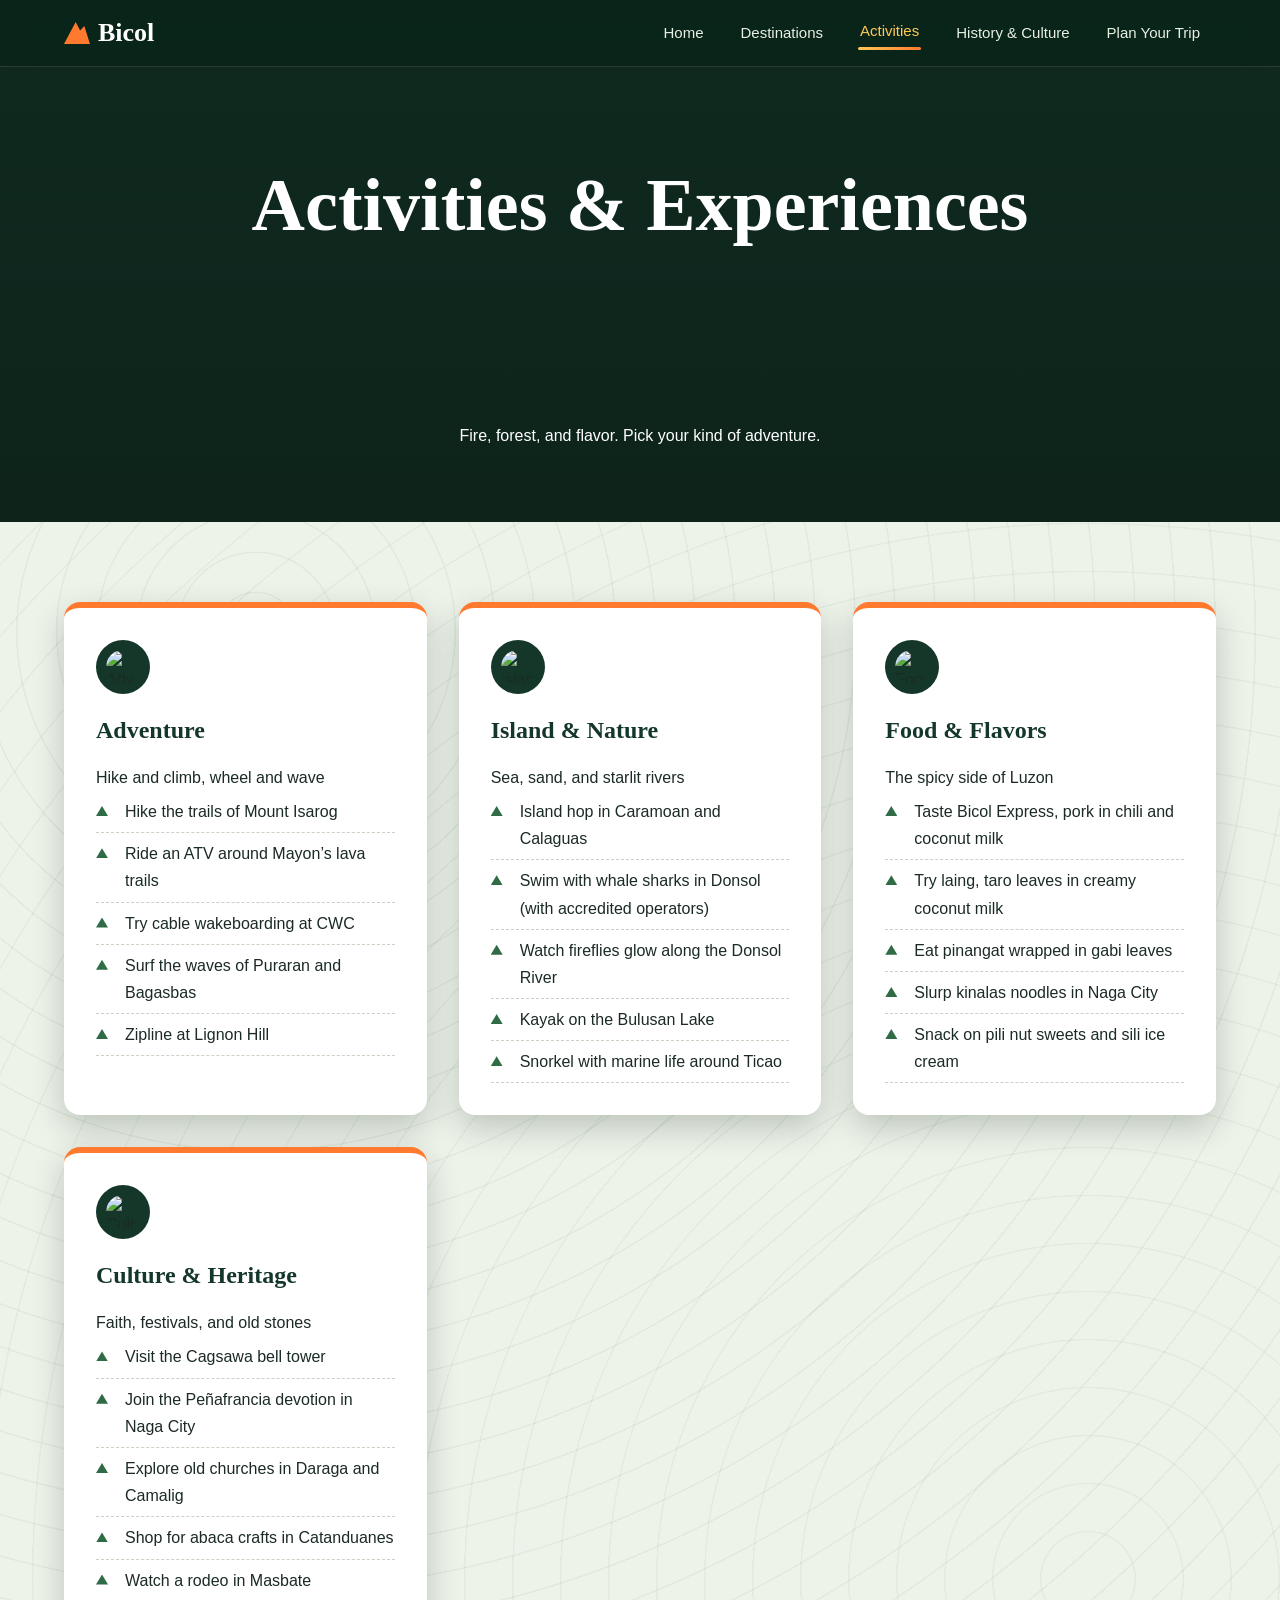
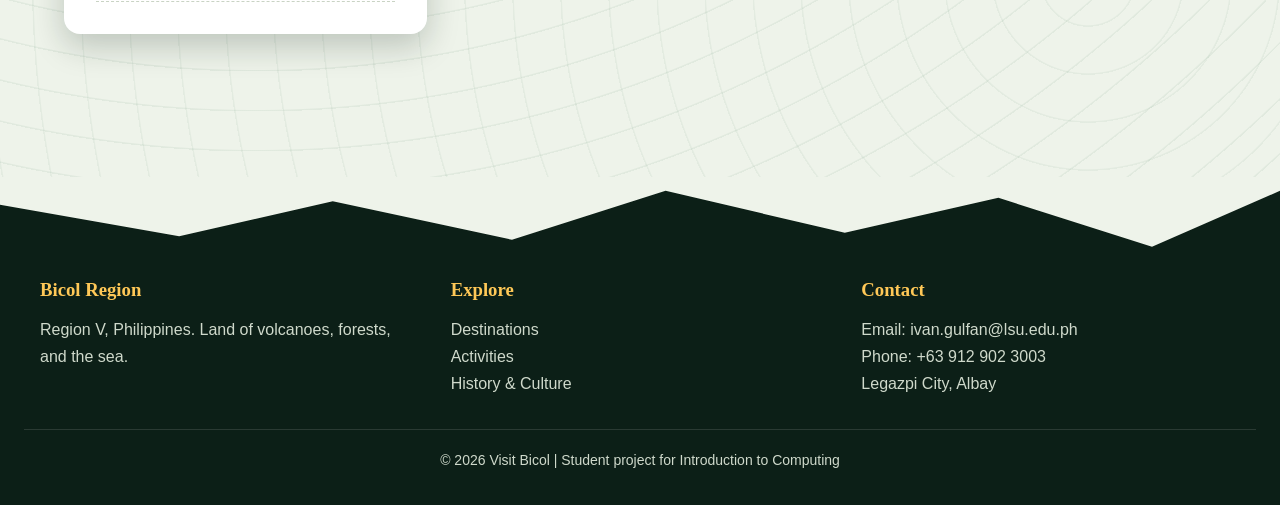
==== activities.html @ c19a1b88 "Add files via upload" ====
<!DOCTYPE html>
<html lang="en">
<head>
    <meta charset="UTF-8">
    <meta name="viewport" content="width=device-width, initial-scale=1.0">
    <title>Activities | Bicol Region</title>
    <link rel="icon" href="Assets/Icons/montol.svg" type="image/svg+xml">
    <link rel="stylesheet" href="style.css">
</head>

<body>
    <!-- ================= NAVIGATION ================= -->
    <header class="site-header">
        <nav class="navbar">
            <a href="index.html" class="logo">Bicol</a>
            <input type="checkbox" id="nav-toggle" class="nav-toggle" aria-label="Toggle menu">
            <label for="nav-toggle" class="nav-burger"><span></span><span></span><span></span></label>
            <ul class="nav-links">
                    <li><a href="index.html">Home</a></li>
                    <li><a href="destinations.html">Destinations</a></li>
                    <li><a href="activities.html" aria-current="page">Activities</a></li>
                    <li><a href="history.html">History &amp; Culture</a></li>
                    <li><a href="plan-trip.html">Plan Your Trip</a></li>
            </ul>
        </nav>
    </header>

    <!-- ================= PAGE BANNER ================= -->
    <section class="page-hero">
       <video class="hero-video" autoplay muted loop playsinline preload="auto">
  <source src="Assets/Videos/activities.mp4"video/>
</video>

            <h1>Activities &amp; Experiences</h1>
            <p>Fire, forest, and flavor. Pick your kind of adventure.</p>
        </div>
    </section>

    <main class="section">
        <div class="activity-grid">
            <section id="adventure" class="activity-card reveal">
                <img src="Assets/Icons/mountain.svg" alt="Adventure icon" class="activity-icon" width="54" height="54">
                <h2>Adventure</h2>
                <p>Hike and climb, wheel and wave</p>
                <ul class="activity-list">
                    <li>Hike the trails of Mount Isarog</li>
                    <li>Ride an ATV around Mayon&rsquo;s lava trails</li>
                    <li>Try cable wakeboarding at CWC</li>
                    <li>Surf the waves of Puraran and Bagasbas</li>
                    <li>Zipline at Lignon Hill</li>
                </ul>
            </section>
            <section id="nature" class="activity-card reveal">
                <img src="Assets/Icons/wave.svg" alt="Island &amp; Nature icon" class="activity-icon" width="54" height="54">
                <h2>Island &amp; Nature</h2>
                <p>Sea, sand, and starlit rivers</p>
                <ul class="activity-list">
                    <li>Island hop in Caramoan and Calaguas</li>
                    <li>Swim with whale sharks in Donsol (with accredited operators)</li>
                    <li>Watch fireflies glow along the Donsol River</li>
                    <li>Kayak on the Bulusan Lake</li>
                    <li>Snorkel with marine life around Ticao</li>
                </ul>
            </section>
            <section id="food" class="activity-card reveal">
                <img src="Assets/Icons/food.svg" alt="Food &amp; Flavors icon" class="activity-icon" width="54" height="54">
                <h2>Food &amp; Flavors</h2>
                <p>The spicy side of Luzon</p>
                <ul class="activity-list">
                    <li>Taste Bicol Express, pork in chili and coconut milk</li>
                    <li>Try laing, taro leaves in creamy coconut milk</li>
                    <li>Eat pinangat wrapped in gabi leaves</li>
                    <li>Slurp kinalas noodles in Naga City</li>
                    <li>Snack on pili nut sweets and sili ice cream</li>
                </ul>
            </section>
            <section id="culture" class="activity-card reveal">
                <img src="Assets/Icons/culture.svg" alt="Culture &amp; Heritage icon" class="activity-icon" width="54" height="54">
                <h2>Culture &amp; Heritage</h2>
                <p>Faith, festivals, and old stones</p>
                <ul class="activity-list">
                    <li>Visit the Cagsawa bell tower</li>
                    <li>Join the Peñafrancia devotion in Naga City</li>
                    <li>Explore old churches in Daraga and Camalig</li>
                    <li>Shop for abaca crafts in Catanduanes</li>
                    <li>Watch a rodeo in Masbate</li>
                </ul>
            </section>
        </div>
    </main>

    <!-- ================= FOOTER ================= -->
    <footer class="site-footer">
        <div class="footer-grid">
            <div>
                <h3>Bicol Region</h3>
                <p>Region V, Philippines. Land of volcanoes, forests, and the sea.</p>
            </div>
            <div>
                <h3>Explore</h3>
                <p><a href="destinations.html">Destinations</a><br><a href="activities.html">Activities</a><br><a href="history.html">History &amp; Culture</a></p>
            </div>
            <div>
                <h3>Contact</h3>
                <p>Email: ivan.gulfan@lsu.edu.ph<br>Phone: +63 912 902 3003<br>Legazpi City, Albay</p>
            </div>
        </div>
        <p class="copyright">&copy; 2026 Visit Bicol | Student project for Introduction to Computing</p>
    </footer>
</body>
</html>
---- style.css ----
/* =========================================================
   BICOL REGION THEME  -  Mayon, forests & fiery sunrises
   (Design only. Tanang hulagway ug video naa na sa HTML.)
========================================================= */

/* =========================
   VARIABLES
========================= */

:root {
    --night: #0c1f17;
    --forest: #14372a;
    --moss: #2f6b45;
    --fern: #5fa36b;
    --mist: #eef3ea;
    --stone: #c9d3c4;
    --ember: #ff7a2f;
    --lava: #e23d28;
    --gold: #ffc857;
    --ink: #1b2b23;
    --radius: 16px;
    --shadow: 0 12px 32px rgba(12, 31, 23, 0.22);
    --font-head: Georgia, "Times New Roman", serif;
    --font-body: "Segoe UI", Arial, sans-serif;
}

/* =========================
   BASE
========================= */

* {
    box-sizing: border-box;
    margin: 0;
    padding: 0;
}

html {
    scroll-behavior: smooth;
    scroll-padding-top: 90px;
}

body {
    font-family: var(--font-body);
    color: var(--ink);
    line-height: 1.7;
    background:
        repeating-radial-gradient(circle at 20% 30%, transparent 0 38px, rgba(47, 107, 69, 0.07) 39px 40px),
        repeating-radial-gradient(circle at 85% 75%, transparent 0 46px, rgba(47, 107, 69, 0.06) 47px 48px),
        var(--mist);
}

img {
    max-width: 100%;
    display: block;
}

a {
    color: inherit;
    text-decoration: none;
}

ul {
    list-style: none;
}

::selection {
    background: var(--ember);
    color: #fff;
}

/* =========================
   NAVIGATION
========================= */

.site-header {
    position: fixed;
    inset: 0 0 auto 0;
    z-index: 150;
    background: rgba(12, 31, 23, 0.55);
    backdrop-filter: blur(14px) saturate(1.4);
    border-bottom: 1px solid rgba(255, 255, 255, 0.12);
    animation: drop-in 0.9s cubic-bezier(.2,.9,.3,1.2) both;
}

.navbar {
    max-width: 1200px;
    margin: 0 auto;
    padding: 11px 24px;
    display: flex;
    align-items: center;
    justify-content: space-between;
}

.logo {
    font-family: var(--font-head);
    font-size: 26px;
    font-weight: 700;
    color: #fff;
    display: flex;
    align-items: center;
    gap: 8px;
}

.logo::before {
    content: "";
    width: 26px;
    height: 22px;
    background: var(--ember);
    clip-path: polygon(0 100%, 45% 0, 62% 38%, 78% 18%, 100% 100%);
    animation: flicker 2.4s ease-in-out infinite;
}

.nav-links {
    display: flex;
    gap: 5px;
}

.nav-links a {
    position: relative;
    display: block;
    padding: 8px 16px;
    color: #e8f0e4;
    font-size: 15px;
    font-weight: 500;
    letter-spacing: 0px;
    transition: color .3s, transform .3s;
}

.nav-links a::after {
    content: "";
    position: absolute;
    left: 50%;
    bottom: 2px;
    width: 0;
    height: 3px;
    background: linear-gradient(90deg, var(--gold), var(--ember));
    border-radius: 3px;
    transform: translateX(-50%);
    transition: width .35s ease;
}

.nav-links a:hover,
.nav-links a[aria-current="page"] {
    color: var(--gold);
    transform: translateY(-2px);
}

.nav-links a:hover::after,
.nav-links a[aria-current="page"]::after {
    width: 70%;
}

.nav-toggle,
.nav-burger {
    display: none;
}

/* =========================
   HERO
========================= */

.hero {
    position: relative;
    min-height: 100vh;
    display: grid;
    place-items: center;
    text-align: center;
    color: #fff;
    overflow: hidden;
    isolation: isolate;
    background: var(--night);
}

.hero-video,
.hero-poster {
    position: absolute;
    inset: 0;
    width: 100%;
    height: 100%;
    object-fit: cover;
    z-index: -4;
    animation: ken-burns 24s ease-in-out infinite alternate;
}

.hero::before {
    content: "";
    position: absolute;
    inset: 0;
    z-index: -2;
    background: linear-gradient(180deg, rgba(12,31,23,.55) 0%, rgba(12,31,23,.15) 45%, rgba(12,31,23,.85) 100%);
}

.mist {
    position: absolute;
    left: -50%;
    width: 200%;
    height: 40%;
    z-index: -1;
    pointer-events: none;
    background: radial-gradient(ellipse at center, rgba(255,255,255,.35), transparent 65%);
    filter: blur(30px);
    animation: drift 38s linear infinite;
}

.mist-one {
    bottom: 8%;
}

.mist-two {
    bottom: 22%;
    opacity: .6;
    animation-duration: 55s;
    animation-direction: reverse;
}

.ember {
    position: absolute;
    bottom: -10px;
    width: 6px;
    height: 6px;
    border-radius: 50%;
    z-index: -1;
    background: var(--ember);
    box-shadow: 0 0 12px 4px rgba(255,122,47,.7);
    animation: float-up 9s linear infinite;
}

.ember:nth-of-type(1) {
    left: 12%;
    animation-delay: 0s;
}

.ember:nth-of-type(2) {
    left: 28%;
    animation-delay: 2s;
    animation-duration: 11s;
}

.ember:nth-of-type(3) {
    left: 44%;
    animation-delay: 4s;
}

.ember:nth-of-type(4) {
    left: 61%;
    animation-delay: 1s;
    animation-duration: 12s;
}

.ember:nth-of-type(5) {
    left: 77%;
    animation-delay: 5s;
}

.ember:nth-of-type(6) {
    left: 90%;
    animation-delay: 3s;
    animation-duration: 10s;
}

.hero-content {
    padding: 112px 24px 144px;
    max-width: 900px;
}

.hero-tag {
    display: inline-block;
    padding: 6px 19px;
    border: 1px solid rgba(255,255,255,.5);
    border-radius: 99px;
    font-size: 14px;
    letter-spacing: 3px;
    text-transform: uppercase;
    backdrop-filter: blur(6px);
    animation: fade-up .9s .2s both;
}

.hero h1 {
    font-family: var(--font-head);
    font-size: clamp(48px, 9vw, 112px);
    line-height: 1.05;
    margin: 16px 0;
    animation: fade-up .9s .4s both;
}

.hero h1 span {
    background: linear-gradient(90deg, var(--gold), var(--ember), var(--lava), var(--gold));
    background-size: 300% 100%;
    -webkit-background-clip: text;
    background-clip: text;
    color: transparent;
    animation: shimmer 6s linear infinite;
}

.hero p {
    font-size: 19px;
    max-width: 620px;
    margin: 0 auto 32px;
    animation: fade-up .9s .6s both;
}

.hero .button {
    animation: fade-up .9s .8s both, glow-pulse 2.4s 1.8s infinite;
}

.hero-chips {
    display: flex;
    flex-wrap: wrap;
    gap: 10px;
    justify-content: center;
    margin-top: 32px;
    animation: fade-up .9s 1s both;
}

.hero-chips a {
    padding: 6px 16px;
    border-radius: 99px;
    font-size: 14px;
    background: rgba(255,255,255,.14);
    border: 1px solid rgba(255,255,255,.3);
    backdrop-filter: blur(8px);
    transition: .3s;
}

.hero-chips a:hover {
    background: var(--ember);
    transform: translateY(-4px) rotate(-2deg);
}

.scroll-hint {
    position: absolute;
    bottom: 120px;
    left: 50%;
    width: 26px;
    height: 44px;
    translate: -50% 0;
    border: 2px solid #fff;
    border-radius: 20px;
}

.scroll-hint::after {
    content: "";
    position: absolute;
    top: 8px;
    left: 50%;
    width: 5px;
    height: 8px;
    translate: -50% 0;
    background: #fff;
    border-radius: 4px;
    animation: scroll-dot 1.6s infinite;
}

.ridge {
    position: absolute;
    bottom: -1px;
    left: 0;
    width: 100%;
    height: 130px;
    background: var(--mist);
    clip-path: polygon(0 100%, 0 70%, 8% 55%, 14% 68%, 24% 30%, 31% 52%, 40% 20%, 48% 55%, 57% 35%, 66% 62%, 75% 25%, 84% 58%, 92% 40%, 100% 65%, 100% 100%);
}

.ridge-back {
    background: var(--moss);
    height: 160px;
    opacity: .75;
    transform: translateX(-3%);
}

/* inner page banner (ang hulagway naa na sa HTML isip <img class="page-hero-img">) */

.page-hero {
    position: relative;
    min-height: 58vh;
    display: grid;
    place-items: center;
    text-align: center;
    color: #fff;
    overflow: hidden;
    isolation: isolate;
    padding-top: 70px;
    background: var(--forest);
}

.page-hero-img {
    position: absolute;
    inset: 0;
    width: 100%;
    height: 100%;
    object-fit: cover;
    z-index: -2;
}

.page-hero::before {
    content: "";
    position: absolute;
    inset: 0;
    z-index: -1;
    background: linear-gradient(180deg, rgba(12,31,23,.55), rgba(12,31,23,.8));
}

.page-hero h1 {
    font-family: var(--font-head);
    font-size: clamp(38px, 6vw, 74px);
    animation: fade-up .9s both;
}

.page-hero p {
    animation: fade-up .9s .25s both;
    max-width: 560px;
    margin: 8px auto 0;
}

/* =========================
   LAYOUT & HEADINGS
========================= */

.section {
    max-width: 1200px;
    margin: 0 auto;
    padding: 80px 24px;
}

.eyebrow {
    color: var(--ember);
    font-weight: 600;
    letter-spacing: 3px;
    text-transform: uppercase;
    font-size: 13px;
}

h2.section-title {
    font-family: var(--font-head);
    font-size: clamp(32px, 4.5vw, 51px);
    color: var(--forest);
    line-height: 1.15;
    margin: 5px 0 16px;
}

h2.section-title::after {
    content: "";
    display: block;
    width: 90px;
    height: 5px;
    margin-top: 10px;
    border-radius: 5px;
    background: linear-gradient(90deg, var(--ember), var(--gold));
}

.intro-split {
    display: grid;
    grid-template-columns: 1.2fr 1fr;
    gap: 48px;
    align-items: center;
}

.intro-text p {
    margin-bottom: 16px;
}

.button {
    display: inline-block;
    padding: 14px 35px;
    border: 0;
    border-radius: 99px;
    cursor: pointer;
    font: 600 16px var(--font-body);
    color: #fff;
    background: linear-gradient(120deg, var(--ember), var(--lava), var(--ember));
    background-size: 200% 100%;
    box-shadow: 0 8px 20px rgba(226,61,40,.35);
    transition: background-position .6s, transform .3s;
}

.button:hover {
    background-position: 100% 0;
    transform: translateY(-4px) scale(1.04);
}

.button:active {
    transform: scale(.96);
}

.stats {
    display: grid;
    grid-template-columns: repeat(4, 1fr);
    gap: 16px;
}

.stat {
    text-align: center;
    padding: 26px 16px;
    border-radius: var(--radius);
    color: #fff;
    background: linear-gradient(160deg, var(--forest), var(--moss));
    box-shadow: var(--shadow);
}

.stat-number {
    font-family: var(--font-head);
    font-size: 48px;
    color: var(--gold);
}

/* =========================
   CARDS & GALLERY
========================= */

.band {
    background: linear-gradient(180deg, var(--forest), var(--night));
    color: #e8f0e4;
    position: relative;
}

.band .section-title {
    color: #fff;
}

.province-grid {
    display: grid;
    grid-template-columns: repeat(auto-fit, minmax(240px, 1fr));
    gap: 22px;
}

.province-card {
    position: relative;
    padding: 32px 24px;
    border-radius: var(--radius);
    overflow: hidden;
    background: rgba(255,255,255,.07);
    border: 1px solid rgba(255,255,255,.15);
    transition: transform .4s, background .4s;
}

.province-card::before {
    content: "";
    position: absolute;
    inset: 0;
    opacity: 0;
    transition: opacity .4s;
    background: radial-gradient(circle at var(--x, 50%) 0%, rgba(255,122,47,.35), transparent 70%);
}

.province-card:hover {
    transform: translateY(-10px) rotate(-1deg);
    background: rgba(255,255,255,.12);
}

.province-card:hover::before {
    opacity: 1;
}

.province-card h3 {
    font-family: var(--font-head);
    font-size: 24px;
    color: var(--gold);
    position: relative;
}

.province-card p {
    font-size: 15px;
    position: relative;
}

.province-card .capital {
    display: inline-block;
    margin: 8px 0;
    font-size: 12px;
    padding: 2px 13px;
    border-radius: 99px;
    background: var(--ember);
    color: #fff;
    position: relative;
}

.gallery {
    display: grid;
    grid-template-columns: repeat(4, 1fr);
    grid-auto-rows: 220px;
    gap: 16px;
}

.gallery figure {
    position: relative;
    overflow: hidden;
    border-radius: var(--radius);
    box-shadow: var(--shadow);
}

.gallery figure:first-child {
    grid-column: span 2;
    grid-row: span 2;
}

.gallery figure:nth-child(4),
.gallery figure:nth-child(5) {
    grid-column: span 2;
}
.gallery figure:nth-child(6) {
    grid-column: span 2;
}

.gallery img {
    width: 100%;
    height: 100%;
    object-fit: cover;
    transition: transform .8s cubic-bezier(.2,.8,.2,1), filter .8s;
}

.gallery figure:hover img {
    transform: scale(1.12) rotate(1deg);
    filter: saturate(1.3);
}

.gallery figcaption {
    position: absolute;
    inset: auto 0 0 0;
    padding: 19px;
    color: #fff;
    font-weight: 600;
    background: linear-gradient(0deg, rgba(12,31,23,.9), transparent);
    transform: translateY(100%);
    transition: transform .5s;
}

.gallery figure:hover figcaption {
    transform: translateY(0);
}

/* =========================
   DESTINATIONS
========================= */

.chip-row {
    display: flex;
    flex-wrap: wrap;
    gap: 10px;
    margin-bottom: 40px;
}

.chip {
    padding: 8px 21px;
    border-radius: 99px;
    font-weight: 500;
    font-size: 14px;
    background: #fff;
    border: 2px solid var(--moss);
    color: var(--forest);
    transition: .3s;
}

.chip:hover {
    background: var(--moss);
    color: #fff;
    transform: translateY(-3px);
}

.dest-board:not(:has(:target)) .chip[href="#all"],
.dest-board:has(#albay:target) .chip[href="#albay"],
.dest-board:has(#camnorte:target) .chip[href="#camnorte"],
.dest-board:has(#camsur:target) .chip[href="#camsur"],
.dest-board:has(#catanduanes:target) .chip[href="#catanduanes"],
.dest-board:has(#masbate:target) .chip[href="#masbate"],
.dest-board:has(#sorsogon:target) .chip[href="#sorsogon"] {
    background: var(--ember);
    border-color: var(--ember);
    color: #fff;
}

.filter-anchor {
    display: block;
    height: 0;
    scroll-margin-top: 200px;
}

.dest-board:has(#albay:target) .card:not(.albay),
.dest-board:has(#camnorte:target) .card:not(.camnorte),
.dest-board:has(#camsur:target) .card:not(.camsur),
.dest-board:has(#catanduanes:target) .card:not(.catanduanes),
.dest-board:has(#masbate:target) .card:not(.masbate),
.dest-board:has(#sorsogon:target) .card:not(.sorsogon) {
    display: none;
}

.dest-grid {
    display: grid;
    grid-template-columns: repeat(auto-fill, minmax(320px, 1fr));
    gap: 32px;
}

.card {
    position: relative;
    display: flex;
    flex-direction: column;
    border-radius: var(--radius);
    background: #fff;
    overflow: hidden;
    box-shadow: var(--shadow);
    transition: transform .5s cubic-bezier(.2,.8,.2,1), box-shadow .5s;
}

.card:hover {
    transform: perspective(900px) rotateX(3deg) translateY(-12px);
    box-shadow: 0 24px 48px rgba(12,31,23,.35);
}

.card-photo {
    height: 230px;
    overflow: hidden;
}

.card-photo img {
    width: 100%;
    height: 100%;
    object-fit: cover;
    transition: transform .8s;
}

.card:hover .card-photo img {
    transform: scale(1.14);
}

.card-body {
    padding: 22px 24px 29px;
}

.card-body h3 {
    font-family: var(--font-head);
    font-size: 24px;
    color: var(--forest);
}

.card-location {
    display: inline-block;
    margin: 5px 0 10px;
    font-size: 13px;
    font-weight: 600;
    color: var(--ember);
}

.card-location::before {
    content: "\1F4CD  ";
}

.tag {
    position: absolute;
    top: 16px;
    left: 16px;
    z-index: 2;
    padding: 4px 14px;
    border-radius: 99px;
    font-size: 12px;
    font-weight: 600;
    letter-spacing: 1px;
    text-transform: uppercase;
    background: rgba(12,31,23,.75);
    color: var(--gold);
    backdrop-filter: blur(6px);
}

/* =========================
   ACTIVITIES
========================= */

.activity-grid {
    display: grid;
    grid-template-columns: repeat(auto-fit, minmax(300px, 1fr));
    gap: 32px;
}

.activity-card {
    padding: 32px;
    border-radius: var(--radius);
    background: #fff;
    box-shadow: var(--shadow);
    border-top: 6px solid var(--ember);
    transition: transform .4s;
}

.activity-card:hover {
    transform: translateY(-10px);
}

.activity-card:hover .activity-icon {
    animation: wiggle .6s;
}

.activity-icon {
    width: 54px;
    height: 54px;
    padding: 10px;
    margin-bottom: 16px;
    border-radius: 50%;
    background: var(--forest);
}

.activity-card h2 {
    font-family: var(--font-head);
    color: var(--forest);
    margin-bottom: 13px;
}

.activity-list li {
    position: relative;
    padding: 7px 0 7px 29px;
    border-bottom: 1px dashed var(--stone);
    transition: padding .3s, color .3s;
}

.activity-list li::before {
    content: "";
    position: absolute;
    left: 0;
    top: 15px;
    width: 12px;
    height: 10px;
    background: var(--moss);
    clip-path: polygon(0 100%, 50% 0, 100% 100%);
}

.activity-list li:hover {
    padding-left: 37px;
    color: var(--ember);
}

/* =========================
   HISTORY & CULTURE
========================= */

.timeline {
    position: relative;
    max-width: 800px;
    margin: 0 auto;
    padding-left: 40px;
}

.timeline::before {
    content: "";
    position: absolute;
    left: 10px;
    top: 0;
    bottom: 0;
    width: 4px;
    border-radius: 4px;
    background: linear-gradient(var(--ember), var(--moss));
}

.timeline-item {
    position: relative;
    margin-bottom: 40px;
    padding: 24px 29px;
    border-radius: var(--radius);
    background: #fff;
    box-shadow: var(--shadow);
}

.timeline-item::before {
    content: "";
    position: absolute;
    left: -40px;
    top: 29px;
    width: 24px;
    height: 24px;
    border-radius: 50%;
    background: var(--ember);
    border: 5px solid var(--mist);
    box-shadow: 0 0 0 0 rgba(255,122,47,.6);
    animation: ping 2.4s infinite;
}

.timeline-item h3 {
    font-family: var(--font-head);
    color: var(--forest);
}

.split-lists {
    display: grid;
    grid-template-columns: repeat(auto-fit, minmax(320px, 1fr));
    gap: 32px;
}

.culture-box {
    padding: 32px;
    border-radius: var(--radius);
    background: rgba(255,255,255,.08);
    border: 1px solid rgba(255,255,255,.18);
}

.culture-box h3 {
    font-family: var(--font-head);
    color: var(--gold);
    font-size: 27px;
    margin-bottom: 16px;
}

.culture-box li {
    padding: 10px 0;
    border-bottom: 1px solid rgba(255,255,255,.12);
    transition: transform .3s;
}

.culture-box li:hover {
    transform: translateX(10px);
}

.culture-box strong {
    color: var(--gold);
}

/* =========================
   PLAN TRIP
========================= */

.table-wrap {
    overflow-x: auto;
    border-radius: var(--radius);
    box-shadow: var(--shadow);
}

table {
    width: 100%;
    border-collapse: collapse;
    background: #fff;
}

th {
    padding: 16px;
    text-align: left;
    color: #fff;
    background: linear-gradient(120deg, var(--forest), var(--moss));
}

td {
    padding: 16px;
    border-bottom: 1px solid var(--stone);
    vertical-align: top;
}

tbody tr {
    transition: background .3s, transform .3s;
}

tbody tr:hover {
    background: #fff3e8;
    transform: scale(1.01);
}

.two-col {
    display: grid;
    grid-template-columns: 1fr 1fr;
    gap: 32px;
}

.panel {
    padding: 32px;
    border-radius: var(--radius);
    background: #fff;
    box-shadow: var(--shadow);
}

.panel h2 {
    font-family: var(--font-head);
    color: var(--forest);
    margin-bottom: 16px;
}

.tip-list li {
    position: relative;
    padding: 6px 0 6px 29px;
}

.tip-list li::before {
    content: "\2B22";
    position: absolute;
    left: 0;
    color: var(--ember);
    animation: spin-slow 6s linear infinite;
}

.checklist label {
    display: flex;
    align-items: center;
    gap: 13px;
    padding: 7px 0;
    cursor: pointer;
}

.checklist input {
    appearance: none;
    width: 22px;
    height: 22px;
    border: 2px solid var(--moss);
    border-radius: 6px;
    display: grid;
    place-items: center;
    transition: .3s;
}

.checklist input::after {
    content: "";
    width: 10px;
    height: 10px;
    background: #fff;
    clip-path: polygon(14% 44%, 0 65%, 50% 100%, 100% 16%, 80% 0, 43% 62%);
    transform: scale(0);
    transition: transform .3s cubic-bezier(.3,1.8,.5,1);
}

.checklist input:checked {
    background: var(--ember);
    border-color: var(--ember);
}

.checklist input:checked::after {
    transform: scale(1);
}

.checklist input:checked + span {
    text-decoration: line-through;
    opacity: .5;
}

.trip-form {
    max-width: 760px;
    margin: 0 auto;
    padding: 40px;
    border-radius: var(--radius);
    background: #fff;
    box-shadow: var(--shadow);
    display: grid;
    gap: 21px;
}

.form-group {
    display: grid;
    gap: 6px;
    transition: transform .3s;
}

.form-group:focus-within {
    transform: translateX(6px);
}

.form-group label {
    font-weight: 600;
    color: var(--forest);
    font-size: 14px;
}

.form-group input,
.form-group textarea {
    padding: 14px 16px;
    border: 2px solid var(--stone);
    border-radius: 12px;
    font: inherit;
    background: var(--mist);
    transition: border-color .3s, box-shadow .3s;
}

.form-group input:focus,
.form-group textarea:focus {
    outline: 0;
    border-color: var(--ember);
    box-shadow: 0 0 0 5px rgba(255,122,47,.2);
}

.form-group input:user-invalid {
    border-color: var(--lava);
}

.form-group textarea {
    min-height: 130px;
    resize: vertical;
}

/* =========================
   FOOTER
========================= */

.site-footer {
    position: relative;
    margin-top: 64px;
    padding: 96px 24px 32px;
    background: var(--night);
    color: #cfd9cb;
}

.site-footer::before {
    content: "";
    position: absolute;
    top: -1px;
    left: 0;
    width: 100%;
    height: 70px;
    background: var(--mist);
    clip-path: polygon(0 0, 100% 0, 100% 20%, 90% 100%, 78% 30%, 66% 80%, 52% 20%, 40% 90%, 26% 35%, 14% 85%, 0 40%);
}

.footer-grid {
    max-width: 1200px;
    margin: 0 auto;
    display: grid;
    grid-template-columns: repeat(auto-fit, minmax(220px, 1fr));
    gap: 32px;
}

.site-footer h3 {
    font-family: var(--font-head);
    color: var(--gold);
    margin-bottom: 10px;
}

.site-footer a:hover {
    color: var(--ember);
}

.copyright {
    margin-top: 32px;
    padding-top: 19px;
    text-align: center;
    font-size: 14px;
    border-top: 1px solid rgba(255,255,255,.12);
}

/* =========================
   ANIMATIONS
========================= */

@keyframes fade-up {
    from {
        opacity: 0;
        transform: translateY(40px);
    }
    to {
        opacity: 1;
        transform: none;
    }
}

@keyframes drop-in {
    from {
        transform: translateY(-100%);
    }
    to {
        transform: none;
    }
}

@keyframes ken-burns {
    from {
        scale: 1;
    }
    to {
        scale: 1.18;
        translate: -2% -1%;
    }
}

@keyframes drift {
    to {
        transform: translateX(50%);
    }
}

@keyframes float-up {
    0% {
        transform: translateY(0) translateX(0) scale(1);
        opacity: 0;
    }
    15% {
        opacity: 1;
    }
    100% {
        transform: translateY(-85vh) translateX(40px) scale(.2);
        opacity: 0;
    }
}

@keyframes shimmer {
    to {
        background-position: 300% 0;
    }
}

@keyframes glow-pulse {
    0%,
    100% {
        box-shadow: 0 8px 20px rgba(226,61,40,.35);
    }
    50% {
        box-shadow: 0 0 0 14px rgba(255,122,47,0), 0 8px 40px rgba(255,122,47,.9);
    }
}

@keyframes scroll-dot {
    0% {
        opacity: 0;
        transform: translateY(0);
    }
    40% {
        opacity: 1;
    }
    100% {
        opacity: 0;
        transform: translateY(16px);
    }
}

@keyframes flicker {
    0%,
    100% {
        filter: brightness(1);
    }
    45% {
        filter: brightness(1.5);
    }
    60% {
        filter: brightness(.8);
    }
}

@keyframes spin-slow {
    to {
        transform: rotate(360deg);
    }
}

@keyframes wiggle {
    0%,
    100% {
        transform: rotate(0);
    }
    25% {
        transform: rotate(-15deg) scale(1.1);
    }
    75% {
        transform: rotate(15deg) scale(1.1);
    }
}

@keyframes ping {
    70% {
        box-shadow: 0 0 0 16px rgba(255,122,47,0);
    }
    100% {
        box-shadow: 0 0 0 0 rgba(255,122,47,0);
    }
}

@keyframes rise-in {
    from {
        opacity: 0;
        transform: translateY(70px) scale(.94);
    }
    to {
        opacity: 1;
        transform: none;
    }
}

@keyframes slide-left {
    from {
        opacity: 0;
        transform: translateX(-90px);
    }
    to {
        opacity: 1;
        transform: none;
    }
}

@keyframes slide-right {
    from {
        opacity: 0;
        transform: translateX(90px);
    }
    to {
        opacity: 1;
        transform: none;
    }
}

/* scroll-triggered reveals (supported browsers; others just show content) */

@supports (animation-timeline: view()) {
    .reveal,
    .reveal-left,
    .reveal-right {
        animation-fill-mode: both;
        animation-timing-function: ease-out;
        animation-timeline: view();
        animation-range: entry 0% entry 55%;
    }
    .reveal {
        animation-name: rise-in;
    }
    .reveal-left {
        animation-name: slide-left;
    }
    .reveal-right {
        animation-name: slide-right;
    }
}

/* =========================
   RESPONSIVE
========================= */

@media (max-width: 900px) {
    .intro-split,
    .two-col {
        grid-template-columns: 1fr;
    }
    .stats {
        grid-template-columns: repeat(2, 1fr);
    }
    .gallery {
        grid-template-columns: repeat(2, 1fr);
    }
    .nav-burger {
        display: grid;
        gap: 5px;
        cursor: pointer;
        padding: 8px;
    }
    .nav-burger span {
        width: 26px;
        height: 3px;
        background: #fff;
        border-radius: 3px;
        transition: .3s;
    }
    .nav-links {
        position: absolute;
        top: 100%;
        left: 0;
        right: 0;
        flex-direction: column;
        padding: 16px;
        background: rgba(12,31,23,.95);
        clip-path: inset(0 0 100% 0);
        transition: clip-path .5s;
    }
    .nav-toggle:checked ~ .nav-links {
        clip-path: inset(0 0 0 0);
    }
    .nav-toggle:checked ~ .nav-burger span:nth-child(1) {
        transform: translateY(8px) rotate(45deg);
    }
    .nav-toggle:checked ~ .nav-burger span:nth-child(2) {
        opacity: 0;
    }
    .nav-toggle:checked ~ .nav-burger span:nth-child(3) {
        transform: translateY(-8px) rotate(-45deg);
    }
}

@media (prefers-reduced-motion: reduce) {
    *,
    *::before,
    *::after {
        animation-duration: .01ms !important;
        animation-iteration-count: 1 !important;
        scroll-behavior: auto !important;
    }
}
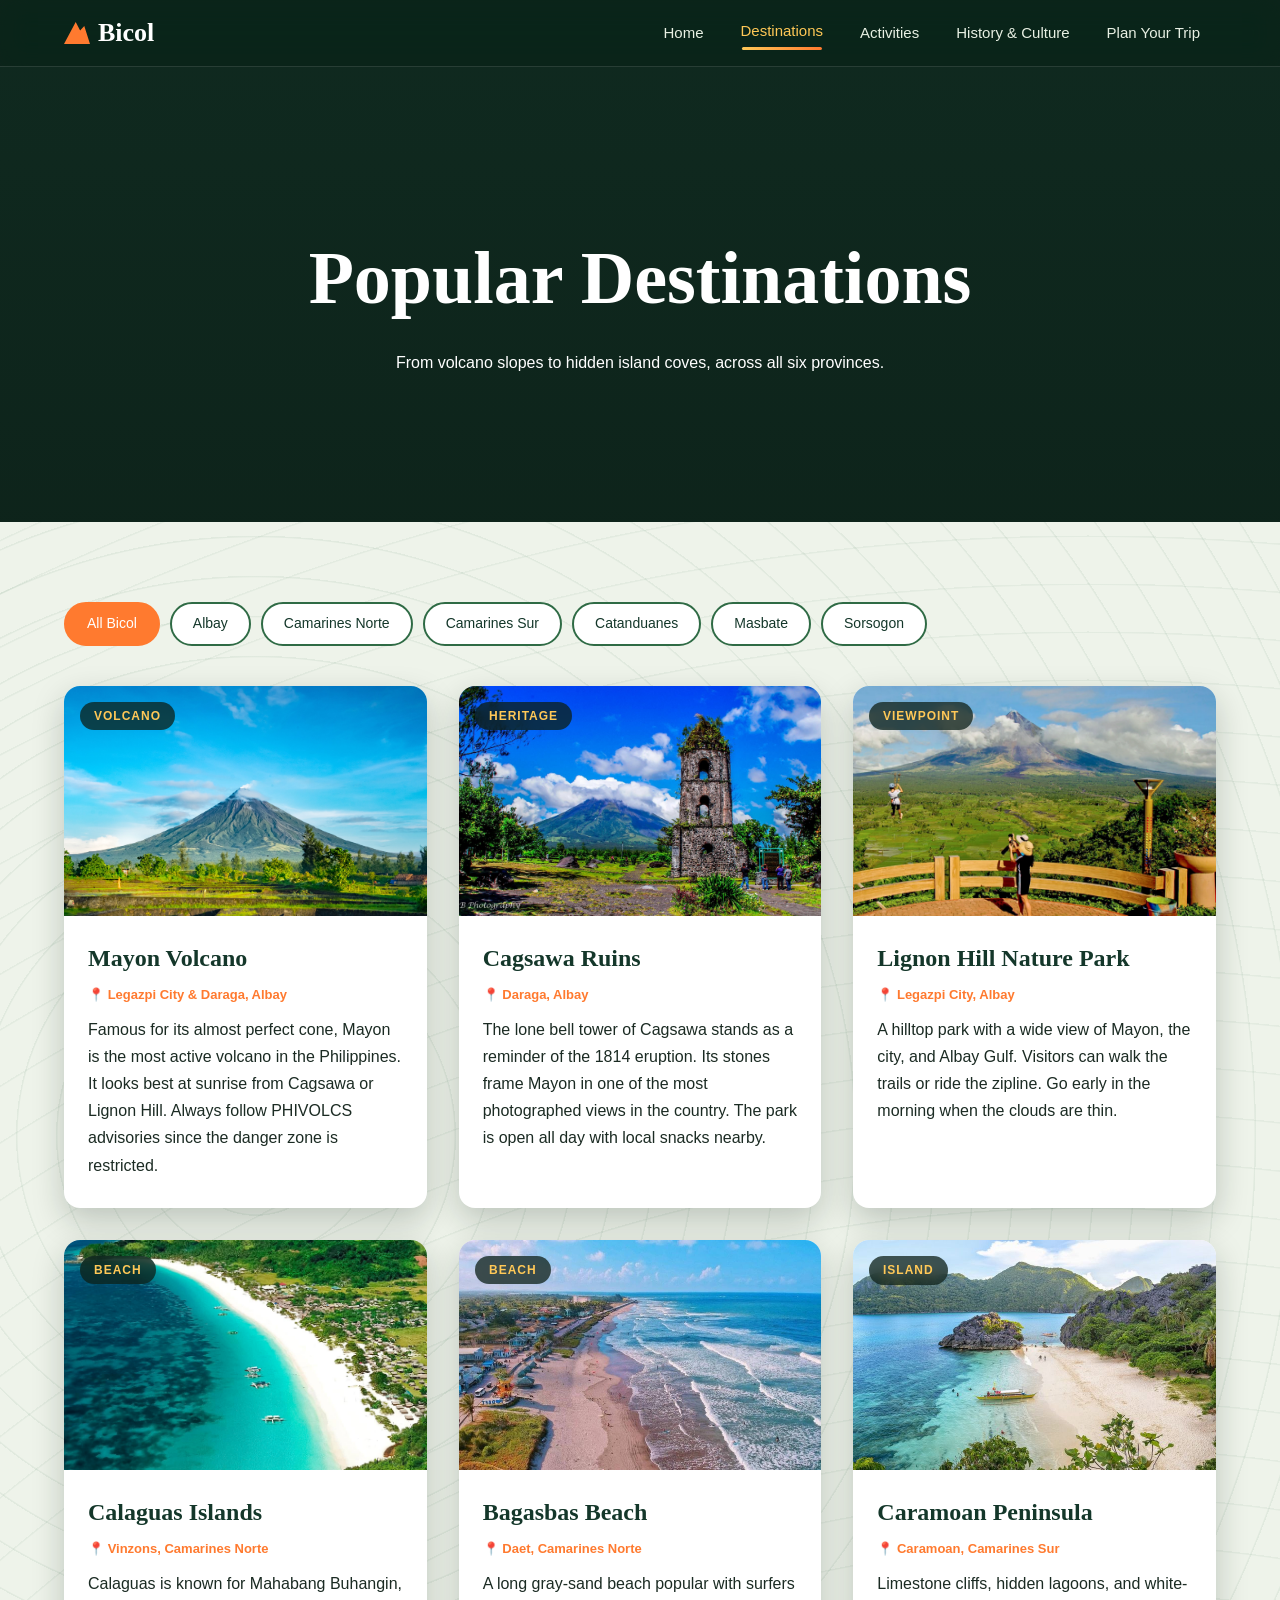
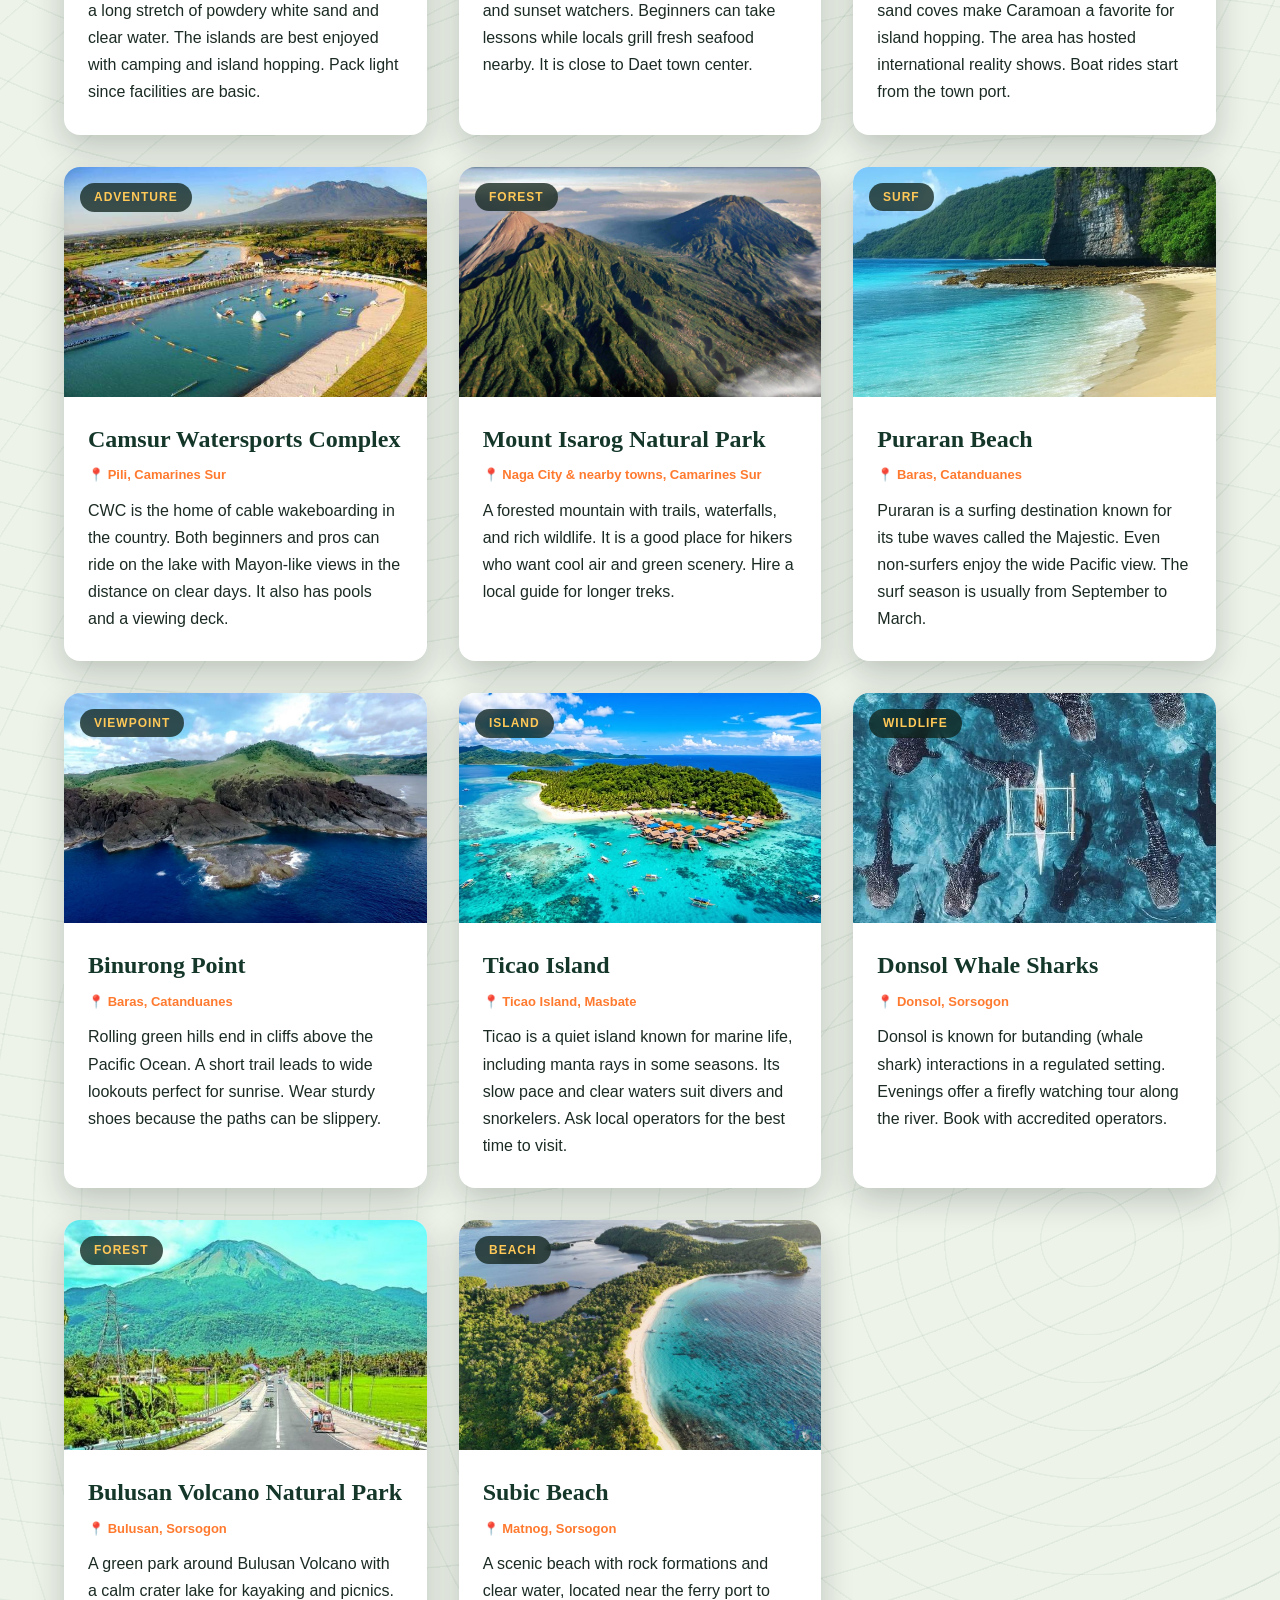
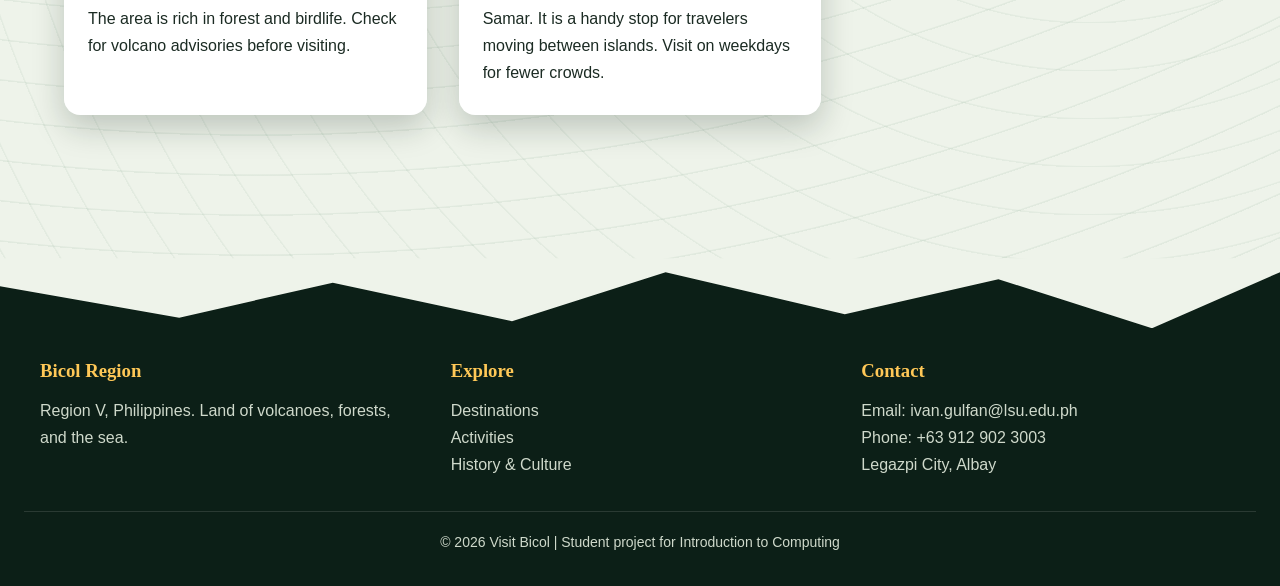
==== commit 95866ddf: "Update activities.html" ====
--- a/activities.html
+++ b/activities.html
@@ -3,8 +3,8 @@
 <head>
     <meta charset="UTF-8">
     <meta name="viewport" content="width=device-width, initial-scale=1.0">
-    <title>Activities | Bicol Region</title>
-    <link rel="icon" href="Assets/Icons/montol.svg" type="image/svg+xml">
+    <title>Destinations | Bicol Region</title>
+    <link rel="icon" href="Icons/favicon.svg" type="image/svg+xml">
     <link rel="stylesheet" href="style.css">
 </head>
 
@@ -17,8 +17,8 @@
             <label for="nav-toggle" class="nav-burger"><span></span><span></span><span></span></label>
             <ul class="nav-links">
                     <li><a href="index.html">Home</a></li>
-                    <li><a href="destinations.html">Destinations</a></li>
-                    <li><a href="activities.html" aria-current="page">Activities</a></li>
+                    <li><a href="destinations.html" aria-current="page">Destinations</a></li>
+                    <li><a href="activities.html">Activities</a></li>
                     <li><a href="history.html">History &amp; Culture</a></li>
                     <li><a href="plan-trip.html">Plan Your Trip</a></li>
             </ul>
@@ -28,64 +28,161 @@
     <!-- ================= PAGE BANNER ================= -->
     <section class="page-hero">
        <video class="hero-video" autoplay muted loop playsinline preload="auto">
-  <source src="Assets/Videos/activities.mp4"video/>
+  <source src="Videos/popular.mp4" type="video/mp4">
 </video>
-
-            <h1>Activities &amp; Experiences</h1>
-            <p>Fire, forest, and flavor. Pick your kind of adventure.</p>
+        <div style="position:relative;z-index:2;">
+            <h1>Popular Destinations</h1>
+            <p>From volcano slopes to hidden island coves, across all six provinces.</p>
         </div>
     </section>
 
     <main class="section">
-        <div class="activity-grid">
-            <section id="adventure" class="activity-card reveal">
-                <img src="Assets/Icons/mountain.svg" alt="Adventure icon" class="activity-icon" width="54" height="54">
-                <h2>Adventure</h2>
-                <p>Hike and climb, wheel and wave</p>
-                <ul class="activity-list">
-                    <li>Hike the trails of Mount Isarog</li>
-                    <li>Ride an ATV around Mayon&rsquo;s lava trails</li>
-                    <li>Try cable wakeboarding at CWC</li>
-                    <li>Surf the waves of Puraran and Bagasbas</li>
-                    <li>Zipline at Lignon Hill</li>
-                </ul>
-            </section>
-            <section id="nature" class="activity-card reveal">
-                <img src="Assets/Icons/wave.svg" alt="Island &amp; Nature icon" class="activity-icon" width="54" height="54">
-                <h2>Island &amp; Nature</h2>
-                <p>Sea, sand, and starlit rivers</p>
-                <ul class="activity-list">
-                    <li>Island hop in Caramoan and Calaguas</li>
-                    <li>Swim with whale sharks in Donsol (with accredited operators)</li>
-                    <li>Watch fireflies glow along the Donsol River</li>
-                    <li>Kayak on the Bulusan Lake</li>
-                    <li>Snorkel with marine life around Ticao</li>
-                </ul>
-            </section>
-            <section id="food" class="activity-card reveal">
-                <img src="Assets/Icons/food.svg" alt="Food &amp; Flavors icon" class="activity-icon" width="54" height="54">
-                <h2>Food &amp; Flavors</h2>
-                <p>The spicy side of Luzon</p>
-                <ul class="activity-list">
-                    <li>Taste Bicol Express, pork in chili and coconut milk</li>
-                    <li>Try laing, taro leaves in creamy coconut milk</li>
-                    <li>Eat pinangat wrapped in gabi leaves</li>
-                    <li>Slurp kinalas noodles in Naga City</li>
-                    <li>Snack on pili nut sweets and sili ice cream</li>
-                </ul>
-            </section>
-            <section id="culture" class="activity-card reveal">
-                <img src="Assets/Icons/culture.svg" alt="Culture &amp; Heritage icon" class="activity-icon" width="54" height="54">
-                <h2>Culture &amp; Heritage</h2>
-                <p>Faith, festivals, and old stones</p>
-                <ul class="activity-list">
-                    <li>Visit the Cagsawa bell tower</li>
-                    <li>Join the Peñafrancia devotion in Naga City</li>
-                    <li>Explore old churches in Daraga and Camalig</li>
-                    <li>Shop for abaca crafts in Catanduanes</li>
-                    <li>Watch a rodeo in Masbate</li>
-                </ul>
-            </section>
+        <!-- ================= DESTINATION BOARD (filter by province using :target) ================= -->
+        <div class="dest-board">
+            <div class="chip-row">
+                <a href="#all" class="chip">All Bicol</a>
+                <a href="#albay" class="chip">Albay</a>
+                <a href="#camnorte" class="chip">Camarines Norte</a>
+                <a href="#camsur" class="chip">Camarines Sur</a>
+                <a href="#catanduanes" class="chip">Catanduanes</a>
+                <a href="#masbate" class="chip">Masbate</a>
+                <a href="#sorsogon" class="chip">Sorsogon</a>
+            </div>
+            <span id="all" class="filter-anchor"></span>
+            <span id="albay" class="filter-anchor"></span>
+            <span id="camnorte" class="filter-anchor"></span>
+            <span id="camsur" class="filter-anchor"></span>
+            <span id="catanduanes" class="filter-anchor"></span>
+            <span id="masbate" class="filter-anchor"></span>
+            <span id="sorsogon" class="filter-anchor"></span>
+            <div class="dest-grid">
+                <article class="card albay reveal">
+                    <span class="tag">Volcano</span>
+                    <div class="card-photo"><img src="Images/Mayon Volcano.jpg" alt="Mayon Volcano" width="900" height="600" loading="lazy"></div>
+                    <div class="card-body">
+                        <h3>Mayon Volcano</h3>
+                        <span class="card-location">Legazpi City &amp; Daraga, Albay</span>
+                        <p>Famous for its almost perfect cone, Mayon is the most active volcano in the Philippines. It looks best at sunrise from Cagsawa or Lignon Hill. Always follow PHIVOLCS advisories since the danger zone is restricted.</p>
+                    </div>
+                </article>
+                <article class="card albay reveal">
+                    <span class="tag">Heritage</span>
+                    <div class="card-photo"><img src="Images/cagsawa-ruins park.jpg" alt="Cagsawa Ruins" width="900" height="600" loading="lazy"></div>
+                    <div class="card-body">
+                        <h3>Cagsawa Ruins</h3>
+                        <span class="card-location">Daraga, Albay</span>
+                        <p>The lone bell tower of Cagsawa stands as a reminder of the 1814 eruption. Its stones frame Mayon in one of the most photographed views in the country. The park is open all day with local snacks nearby.</p>
+                    </div>
+                </article>
+                <article class="card albay reveal">
+                    <span class="tag">Viewpoint</span>
+                    <div class="card-photo"><img src="Images/lighon hill.webp" alt="Lignon Hill Nature Park" width="900" height="600" loading="lazy"></div>
+                    <div class="card-body">
+                        <h3>Lignon Hill Nature Park</h3>
+                        <span class="card-location">Legazpi City, Albay</span>
+                        <p>A hilltop park with a wide view of Mayon, the city, and Albay Gulf. Visitors can walk the trails or ride the zipline. Go early in the morning when the clouds are thin.</p>
+                    </div>
+                </article>
+                <article class="card camnorte reveal">
+                    <span class="tag">Beach</span>
+                    <div class="card-photo"><img src="Images/Calaguas Island.jpg" alt="Calaguas Islands" width="900" height="600" loading="lazy"></div>
+                    <div class="card-body">
+                        <h3>Calaguas Islands</h3>
+                        <span class="card-location">Vinzons, Camarines Norte</span>
+                        <p>Calaguas is known for Mahabang Buhangin, a long stretch of powdery white sand and clear water. The islands are best enjoyed with camping and island hopping. Pack light since facilities are basic.</p>
+                    </div>
+                </article>
+                <article class="card camnorte reveal">
+                    <span class="tag">Beach</span>
+                    <div class="card-photo"><img src="Images/Bagasbas.jpg" alt="Bagasbas Beach" width="900" height="600" loading="lazy"></div>
+                    <div class="card-body">
+                        <h3>Bagasbas Beach</h3>
+                        <span class="card-location">Daet, Camarines Norte</span>
+                        <p>A long gray-sand beach popular with surfers and sunset watchers. Beginners can take lessons while locals grill fresh seafood nearby. It is close to Daet town center.</p>
+                    </div>
+                </article>
+                <article class="card camsur reveal">
+                    <span class="tag">Island</span>
+                    <div class="card-photo"><img src="Images/Caramoan.jpg" alt="Caramoan Peninsula" width="900" height="600" loading="lazy"></div>
+                    <div class="card-body">
+                        <h3>Caramoan Peninsula</h3>
+                        <span class="card-location">Caramoan, Camarines Sur</span>
+                        <p>Limestone cliffs, hidden lagoons, and white-sand coves make Caramoan a favorite for island hopping. The area has hosted international reality shows. Boat rides start from the town port.</p>
+                    </div>
+                </article>
+                <article class="card camsur reveal">
+                    <span class="tag">Adventure</span>
+                    <div class="card-photo"><img src="Images/Camsur Watersports.jpg" alt="Camsur Watersports Complex" width="900" height="600" loading="lazy"></div>
+                    <div class="card-body">
+                        <h3>Camsur Watersports Complex</h3>
+                        <span class="card-location">Pili, Camarines Sur</span>
+                        <p>CWC is the home of cable wakeboarding in the country. Both beginners and pros can ride on the lake with Mayon-like views in the distance on clear days. It also has pools and a viewing deck.</p>
+                    </div>
+                </article>
+                <article class="card camsur reveal">
+                    <span class="tag">Forest</span>
+                    <div class="card-photo"><img src="Images/mount isarog.jpg" alt="Mount Isarog Natural Park" width="900" height="600" loading="lazy"></div>
+                    <div class="card-body">
+                        <h3>Mount Isarog Natural Park</h3>
+                        <span class="card-location">Naga City &amp; nearby towns, Camarines Sur</span>
+                        <p>A forested mountain with trails, waterfalls, and rich wildlife. It is a good place for hikers who want cool air and green scenery. Hire a local guide for longer treks.</p>
+                    </div>
+                </article>
+                <article class="card catanduanes reveal">
+                    <span class="tag">Surf</span>
+                    <div class="card-photo"><img src="Images/puraran beach.jpg" alt="Puraran Beach" width="900" height="600" loading="lazy"></div>
+                    <div class="card-body">
+                        <h3>Puraran Beach</h3>
+                        <span class="card-location">Baras, Catanduanes</span>
+                        <p>Puraran is a surfing destination known for its tube waves called the Majestic. Even non-surfers enjoy the wide Pacific view. The surf season is usually from September to March.</p>
+                    </div>
+                </article>
+                <article class="card catanduanes reveal">
+                    <span class="tag">Viewpoint</span>
+                    <div class="card-photo"><img src="Images/binurog.jpg" alt="Binurong Point" width="900" height="600" loading="lazy"></div>
+                    <div class="card-body">
+                        <h3>Binurong Point</h3>
+                        <span class="card-location">Baras, Catanduanes</span>
+                        <p>Rolling green hills end in cliffs above the Pacific Ocean. A short trail leads to wide lookouts perfect for sunrise. Wear sturdy shoes because the paths can be slippery.</p>
+                    </div>
+                </article>
+                <article class="card masbate reveal">
+                    <span class="tag">Island</span>
+                    <div class="card-photo"><img src="Images/ticao.jpg" alt="Ticao Island" width="900" height="600" loading="lazy"></div>
+                    <div class="card-body">
+                        <h3>Ticao Island</h3>
+                        <span class="card-location">Ticao Island, Masbate</span>
+                        <p>Ticao is a quiet island known for marine life, including manta rays in some seasons. Its slow pace and clear waters suit divers and snorkelers. Ask local operators for the best time to visit.</p>
+                    </div>
+                </article>
+                <article class="card sorsogon reveal">
+                    <span class="tag">Wildlife</span>
+                    <div class="card-photo"><img src="Images/donsol shark.jpg" alt="Donsol Whale Sharks" width="900" height="600" loading="lazy"></div>
+                    <div class="card-body">
+                        <h3>Donsol Whale Sharks</h3>
+                        <span class="card-location">Donsol, Sorsogon</span>
+                        <p>Donsol is known for butanding (whale shark) interactions in a regulated setting. Evenings offer a firefly watching tour along the river. Book with accredited operators.</p>
+                    </div>
+                </article>
+                <article class="card sorsogon reveal">
+                    <span class="tag">Forest</span>
+                    <div class="card-photo"><img src="Images/bulusan.jpg" alt="Bulusan Volcano Natural Park" width="900" height="600" loading="lazy"></div>
+                    <div class="card-body">
+                        <h3>Bulusan Volcano Natural Park</h3>
+                        <span class="card-location">Bulusan, Sorsogon</span>
+                        <p>A green park around Bulusan Volcano with a calm crater lake for kayaking and picnics. The area is rich in forest and birdlife. Check for volcano advisories before visiting.</p>
+                    </div>
+                </article>
+                <article class="card sorsogon reveal">
+                    <span class="tag">Beach</span>
+                    <div class="card-photo"><img src="Images/subic.jpg" alt="Subic Beach" width="900" height="600" loading="lazy"></div>
+                    <div class="card-body">
+                        <h3>Subic Beach</h3>
+                        <span class="card-location">Matnog, Sorsogon</span>
+                        <p>A scenic beach with rock formations and clear water, located near the ferry port to Samar. It is a handy stop for travelers moving between islands. Visit on weekdays for fewer crowds.</p>
+                    </div>
+                </article>
+            </div>
         </div>
     </main>
 
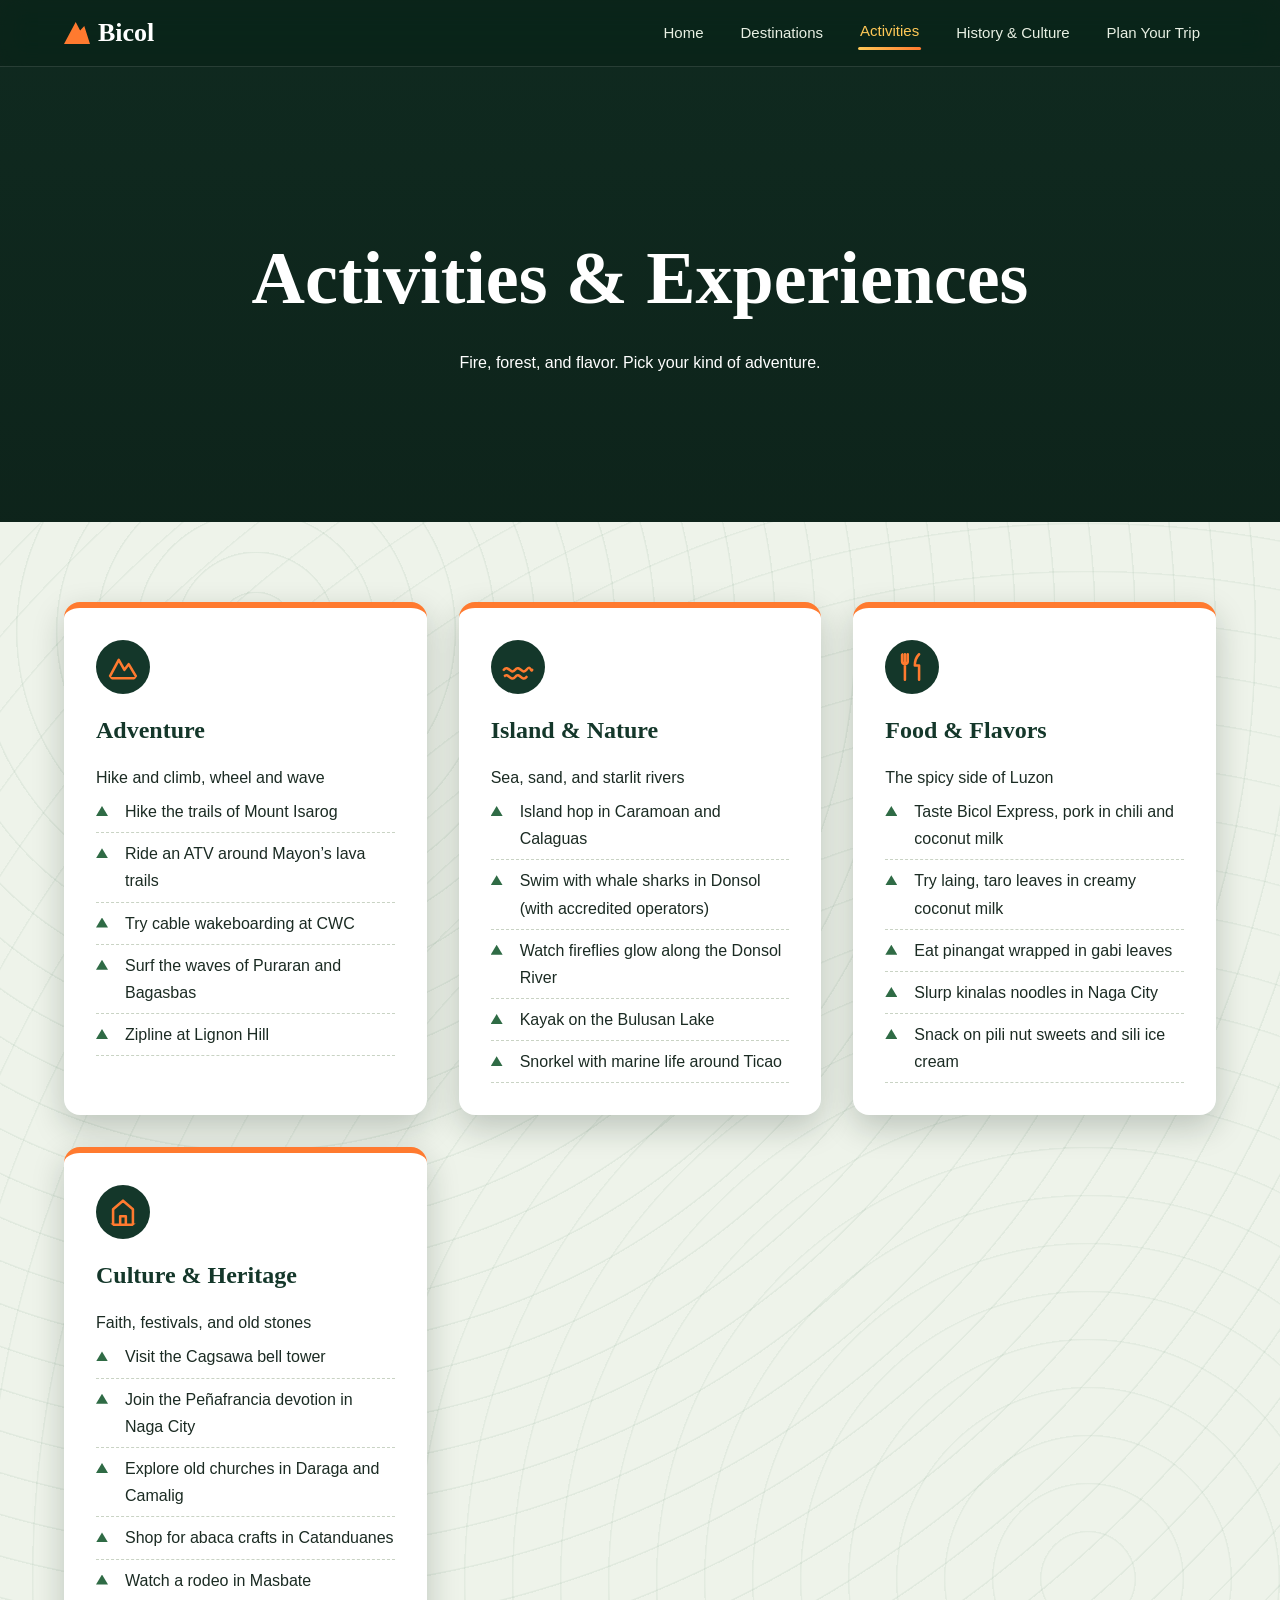
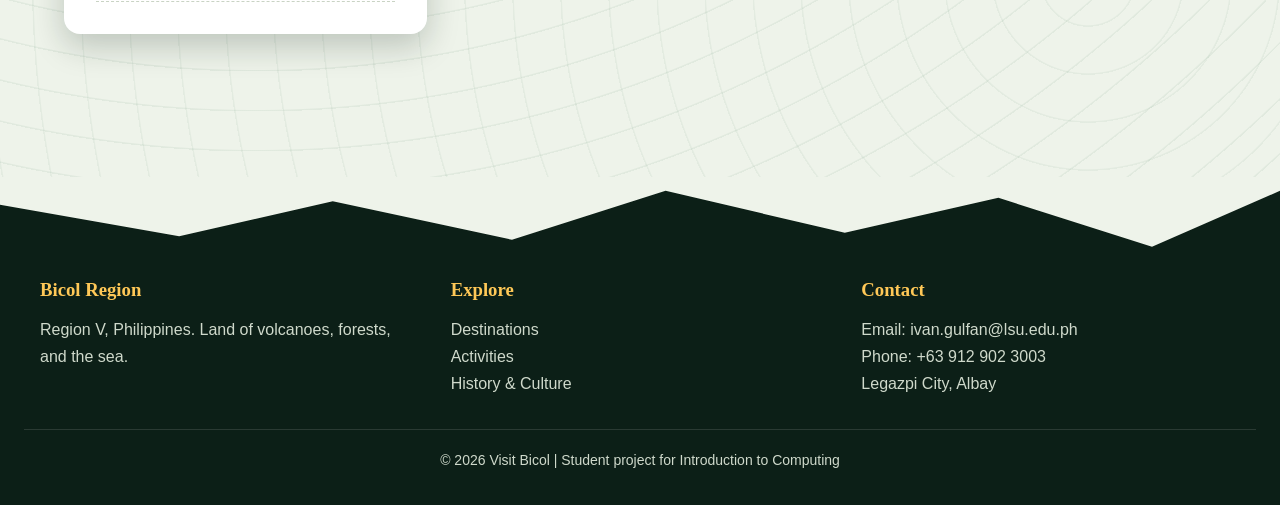
==== commit 5ce0a45b: "Update title and content for activities page" ====
--- a/activities.html
+++ b/activities.html
@@ -3,8 +3,8 @@
 <head>
     <meta charset="UTF-8">
     <meta name="viewport" content="width=device-width, initial-scale=1.0">
-    <title>Destinations | Bicol Region</title>
-    <link rel="icon" href="Icons/favicon.svg" type="image/svg+xml">
+    <title>Activities | Bicol Region</title>
+    <link rel="icon" href="Icons/montol.svg" type="image/svg+xml">
     <link rel="stylesheet" href="style.css">
 </head>
 
@@ -17,8 +17,8 @@
             <label for="nav-toggle" class="nav-burger"><span></span><span></span><span></span></label>
             <ul class="nav-links">
                     <li><a href="index.html">Home</a></li>
-                    <li><a href="destinations.html" aria-current="page">Destinations</a></li>
-                    <li><a href="activities.html">Activities</a></li>
+                    <li><a href="destinations.html">Destinations</a></li>
+                    <li><a href="activities.html" aria-current="page">Activities</a></li>
                     <li><a href="history.html">History &amp; Culture</a></li>
                     <li><a href="plan-trip.html">Plan Your Trip</a></li>
             </ul>
@@ -28,161 +28,64 @@
     <!-- ================= PAGE BANNER ================= -->
     <section class="page-hero">
        <video class="hero-video" autoplay muted loop playsinline preload="auto">
-  <source src="Videos/popular.mp4" type="video/mp4">
+  <source src="Videos/activities.mp4" type="video/mp4">
 </video>
         <div style="position:relative;z-index:2;">
-            <h1>Popular Destinations</h1>
-            <p>From volcano slopes to hidden island coves, across all six provinces.</p>
+            <h1>Activities &amp; Experiences</h1>
+            <p>Fire, forest, and flavor. Pick your kind of adventure.</p>
         </div>
     </section>
 
     <main class="section">
-        <!-- ================= DESTINATION BOARD (filter by province using :target) ================= -->
-        <div class="dest-board">
-            <div class="chip-row">
-                <a href="#all" class="chip">All Bicol</a>
-                <a href="#albay" class="chip">Albay</a>
-                <a href="#camnorte" class="chip">Camarines Norte</a>
-                <a href="#camsur" class="chip">Camarines Sur</a>
-                <a href="#catanduanes" class="chip">Catanduanes</a>
-                <a href="#masbate" class="chip">Masbate</a>
-                <a href="#sorsogon" class="chip">Sorsogon</a>
-            </div>
-            <span id="all" class="filter-anchor"></span>
-            <span id="albay" class="filter-anchor"></span>
-            <span id="camnorte" class="filter-anchor"></span>
-            <span id="camsur" class="filter-anchor"></span>
-            <span id="catanduanes" class="filter-anchor"></span>
-            <span id="masbate" class="filter-anchor"></span>
-            <span id="sorsogon" class="filter-anchor"></span>
-            <div class="dest-grid">
-                <article class="card albay reveal">
-                    <span class="tag">Volcano</span>
-                    <div class="card-photo"><img src="Images/Mayon Volcano.jpg" alt="Mayon Volcano" width="900" height="600" loading="lazy"></div>
-                    <div class="card-body">
-                        <h3>Mayon Volcano</h3>
-                        <span class="card-location">Legazpi City &amp; Daraga, Albay</span>
-                        <p>Famous for its almost perfect cone, Mayon is the most active volcano in the Philippines. It looks best at sunrise from Cagsawa or Lignon Hill. Always follow PHIVOLCS advisories since the danger zone is restricted.</p>
-                    </div>
-                </article>
-                <article class="card albay reveal">
-                    <span class="tag">Heritage</span>
-                    <div class="card-photo"><img src="Images/cagsawa-ruins park.jpg" alt="Cagsawa Ruins" width="900" height="600" loading="lazy"></div>
-                    <div class="card-body">
-                        <h3>Cagsawa Ruins</h3>
-                        <span class="card-location">Daraga, Albay</span>
-                        <p>The lone bell tower of Cagsawa stands as a reminder of the 1814 eruption. Its stones frame Mayon in one of the most photographed views in the country. The park is open all day with local snacks nearby.</p>
-                    </div>
-                </article>
-                <article class="card albay reveal">
-                    <span class="tag">Viewpoint</span>
-                    <div class="card-photo"><img src="Images/lighon hill.webp" alt="Lignon Hill Nature Park" width="900" height="600" loading="lazy"></div>
-                    <div class="card-body">
-                        <h3>Lignon Hill Nature Park</h3>
-                        <span class="card-location">Legazpi City, Albay</span>
-                        <p>A hilltop park with a wide view of Mayon, the city, and Albay Gulf. Visitors can walk the trails or ride the zipline. Go early in the morning when the clouds are thin.</p>
-                    </div>
-                </article>
-                <article class="card camnorte reveal">
-                    <span class="tag">Beach</span>
-                    <div class="card-photo"><img src="Images/Calaguas Island.jpg" alt="Calaguas Islands" width="900" height="600" loading="lazy"></div>
-                    <div class="card-body">
-                        <h3>Calaguas Islands</h3>
-                        <span class="card-location">Vinzons, Camarines Norte</span>
-                        <p>Calaguas is known for Mahabang Buhangin, a long stretch of powdery white sand and clear water. The islands are best enjoyed with camping and island hopping. Pack light since facilities are basic.</p>
-                    </div>
-                </article>
-                <article class="card camnorte reveal">
-                    <span class="tag">Beach</span>
-                    <div class="card-photo"><img src="Images/Bagasbas.jpg" alt="Bagasbas Beach" width="900" height="600" loading="lazy"></div>
-                    <div class="card-body">
-                        <h3>Bagasbas Beach</h3>
-                        <span class="card-location">Daet, Camarines Norte</span>
-                        <p>A long gray-sand beach popular with surfers and sunset watchers. Beginners can take lessons while locals grill fresh seafood nearby. It is close to Daet town center.</p>
-                    </div>
-                </article>
-                <article class="card camsur reveal">
-                    <span class="tag">Island</span>
-                    <div class="card-photo"><img src="Images/Caramoan.jpg" alt="Caramoan Peninsula" width="900" height="600" loading="lazy"></div>
-                    <div class="card-body">
-                        <h3>Caramoan Peninsula</h3>
-                        <span class="card-location">Caramoan, Camarines Sur</span>
-                        <p>Limestone cliffs, hidden lagoons, and white-sand coves make Caramoan a favorite for island hopping. The area has hosted international reality shows. Boat rides start from the town port.</p>
-                    </div>
-                </article>
-                <article class="card camsur reveal">
-                    <span class="tag">Adventure</span>
-                    <div class="card-photo"><img src="Images/Camsur Watersports.jpg" alt="Camsur Watersports Complex" width="900" height="600" loading="lazy"></div>
-                    <div class="card-body">
-                        <h3>Camsur Watersports Complex</h3>
-                        <span class="card-location">Pili, Camarines Sur</span>
-                        <p>CWC is the home of cable wakeboarding in the country. Both beginners and pros can ride on the lake with Mayon-like views in the distance on clear days. It also has pools and a viewing deck.</p>
-                    </div>
-                </article>
-                <article class="card camsur reveal">
-                    <span class="tag">Forest</span>
-                    <div class="card-photo"><img src="Images/mount isarog.jpg" alt="Mount Isarog Natural Park" width="900" height="600" loading="lazy"></div>
-                    <div class="card-body">
-                        <h3>Mount Isarog Natural Park</h3>
-                        <span class="card-location">Naga City &amp; nearby towns, Camarines Sur</span>
-                        <p>A forested mountain with trails, waterfalls, and rich wildlife. It is a good place for hikers who want cool air and green scenery. Hire a local guide for longer treks.</p>
-                    </div>
-                </article>
-                <article class="card catanduanes reveal">
-                    <span class="tag">Surf</span>
-                    <div class="card-photo"><img src="Images/puraran beach.jpg" alt="Puraran Beach" width="900" height="600" loading="lazy"></div>
-                    <div class="card-body">
-                        <h3>Puraran Beach</h3>
-                        <span class="card-location">Baras, Catanduanes</span>
-                        <p>Puraran is a surfing destination known for its tube waves called the Majestic. Even non-surfers enjoy the wide Pacific view. The surf season is usually from September to March.</p>
-                    </div>
-                </article>
-                <article class="card catanduanes reveal">
-                    <span class="tag">Viewpoint</span>
-                    <div class="card-photo"><img src="Images/binurog.jpg" alt="Binurong Point" width="900" height="600" loading="lazy"></div>
-                    <div class="card-body">
-                        <h3>Binurong Point</h3>
-                        <span class="card-location">Baras, Catanduanes</span>
-                        <p>Rolling green hills end in cliffs above the Pacific Ocean. A short trail leads to wide lookouts perfect for sunrise. Wear sturdy shoes because the paths can be slippery.</p>
-                    </div>
-                </article>
-                <article class="card masbate reveal">
-                    <span class="tag">Island</span>
-                    <div class="card-photo"><img src="Images/ticao.jpg" alt="Ticao Island" width="900" height="600" loading="lazy"></div>
-                    <div class="card-body">
-                        <h3>Ticao Island</h3>
-                        <span class="card-location">Ticao Island, Masbate</span>
-                        <p>Ticao is a quiet island known for marine life, including manta rays in some seasons. Its slow pace and clear waters suit divers and snorkelers. Ask local operators for the best time to visit.</p>
-                    </div>
-                </article>
-                <article class="card sorsogon reveal">
-                    <span class="tag">Wildlife</span>
-                    <div class="card-photo"><img src="Images/donsol shark.jpg" alt="Donsol Whale Sharks" width="900" height="600" loading="lazy"></div>
-                    <div class="card-body">
-                        <h3>Donsol Whale Sharks</h3>
-                        <span class="card-location">Donsol, Sorsogon</span>
-                        <p>Donsol is known for butanding (whale shark) interactions in a regulated setting. Evenings offer a firefly watching tour along the river. Book with accredited operators.</p>
-                    </div>
-                </article>
-                <article class="card sorsogon reveal">
-                    <span class="tag">Forest</span>
-                    <div class="card-photo"><img src="Images/bulusan.jpg" alt="Bulusan Volcano Natural Park" width="900" height="600" loading="lazy"></div>
-                    <div class="card-body">
-                        <h3>Bulusan Volcano Natural Park</h3>
-                        <span class="card-location">Bulusan, Sorsogon</span>
-                        <p>A green park around Bulusan Volcano with a calm crater lake for kayaking and picnics. The area is rich in forest and birdlife. Check for volcano advisories before visiting.</p>
-                    </div>
-                </article>
-                <article class="card sorsogon reveal">
-                    <span class="tag">Beach</span>
-                    <div class="card-photo"><img src="Images/subic.jpg" alt="Subic Beach" width="900" height="600" loading="lazy"></div>
-                    <div class="card-body">
-                        <h3>Subic Beach</h3>
-                        <span class="card-location">Matnog, Sorsogon</span>
-                        <p>A scenic beach with rock formations and clear water, located near the ferry port to Samar. It is a handy stop for travelers moving between islands. Visit on weekdays for fewer crowds.</p>
-                    </div>
-                </article>
-            </div>
+        <div class="activity-grid">
+            <section id="adventure" class="activity-card reveal">
+                <img src="Icons/mountain.svg" alt="Adventure icon" class="activity-icon" width="54" height="54">
+                <h2>Adventure</h2>
+                <p>Hike and climb, wheel and wave</p>
+                <ul class="activity-list">
+                    <li>Hike the trails of Mount Isarog</li>
+                    <li>Ride an ATV around Mayon&rsquo;s lava trails</li>
+                    <li>Try cable wakeboarding at CWC</li>
+                    <li>Surf the waves of Puraran and Bagasbas</li>
+                    <li>Zipline at Lignon Hill</li>
+                </ul>
+            </section>
+            <section id="nature" class="activity-card reveal">
+                <img src="Icons/wave.svg" alt="Island &amp; Nature icon" class="activity-icon" width="54" height="54">
+                <h2>Island &amp; Nature</h2>
+                <p>Sea, sand, and starlit rivers</p>
+                <ul class="activity-list">
+                    <li>Island hop in Caramoan and Calaguas</li>
+                    <li>Swim with whale sharks in Donsol (with accredited operators)</li>
+                    <li>Watch fireflies glow along the Donsol River</li>
+                    <li>Kayak on the Bulusan Lake</li>
+                    <li>Snorkel with marine life around Ticao</li>
+                </ul>
+            </section>
+            <section id="food" class="activity-card reveal">
+                <img src="Icons/food.svg" alt="Food &amp; Flavors icon" class="activity-icon" width="54" height="54">
+                <h2>Food &amp; Flavors</h2>
+                <p>The spicy side of Luzon</p>
+                <ul class="activity-list">
+                    <li>Taste Bicol Express, pork in chili and coconut milk</li>
+                    <li>Try laing, taro leaves in creamy coconut milk</li>
+                    <li>Eat pinangat wrapped in gabi leaves</li>
+                    <li>Slurp kinalas noodles in Naga City</li>
+                    <li>Snack on pili nut sweets and sili ice cream</li>
+                </ul>
+            </section>
+            <section id="culture" class="activity-card reveal">
+                <img src="Icons/culture.svg" alt="Culture &amp; Heritage icon" class="activity-icon" width="54" height="54">
+                <h2>Culture &amp; Heritage</h2>
+                <p>Faith, festivals, and old stones</p>
+                <ul class="activity-list">
+                    <li>Visit the Cagsawa bell tower</li>
+                    <li>Join the Peñafrancia devotion in Naga City</li>
+                    <li>Explore old churches in Daraga and Camalig</li>
+                    <li>Shop for abaca crafts in Catanduanes</li>
+                    <li>Watch a rodeo in Masbate</li>
+                </ul>
+            </section>
         </div>
     </main>
 
